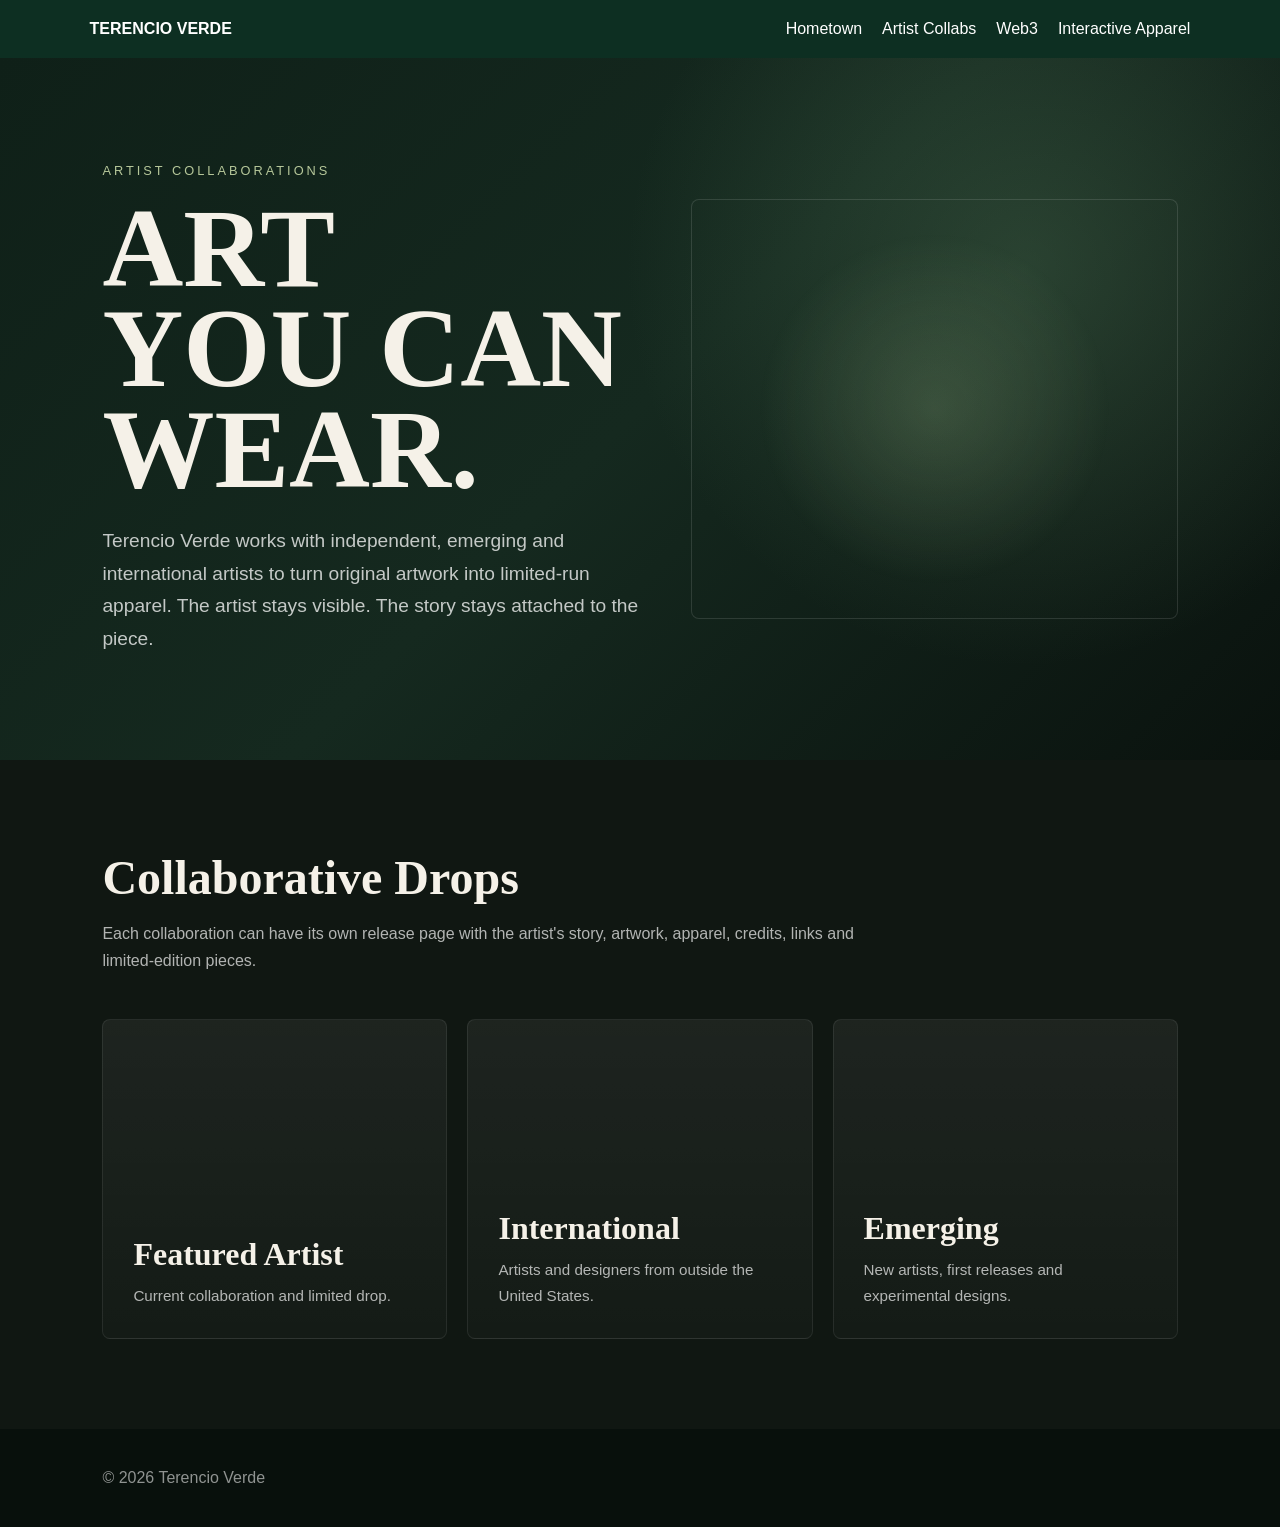
==== collaborations.html @ 71c3dff7 "Add Artist Collaborations HTML page This file contains the HTML structure and styling for the Artist" ====
<!DOCTYPE html>
<html lang="en">
<head>
  <meta charset="UTF-8">
  <meta name="viewport" content="width=device-width, initial-scale=1.0">

  <title>Artist Collaborations | Terencio Verde</title>

  <style>
    * {
      box-sizing: border-box;
      margin: 0;
      padding: 0;
    }

    body {
      font-family: Arial, Helvetica, sans-serif;
      background: #101712;
      color: #f5f1e8;
    }

    header {
      background: #0d2f22;
      color: white;
      padding: 20px 7%;
      display: flex;
      justify-content: space-between;
      align-items: center;
    }

    header a {
      color: white;
      text-decoration: none;
    }

    nav {
      display: flex;
      gap: 20px;
    }

    .hero {
      min-height: 78vh;
      padding: 100px 8%;
      display: grid;
      grid-template-columns: 1.05fr 0.95fr;
      gap: 50px;
      align-items: center;

      background:
        radial-gradient(
          circle at 80% 30%,
          rgba(86, 124, 91, 0.35),
          transparent 35%
        ),
        linear-gradient(
          135deg,
          #0f2018,
          #15291f,
          #0a120e
        );
    }

    .eyebrow {
      text-transform: uppercase;
      letter-spacing: 3px;
      font-size: 0.8rem;
      color: #b6c79a;
      margin-bottom: 20px;
    }

    h1 {
      font-family: Georgia, serif;
      font-size: clamp(4rem, 9vw, 7rem);
      line-height: 0.9;
      margin-bottom: 25px;
    }

    .hero p {
      font-size: 1.2rem;
      line-height: 1.7;
      max-width: 650px;
      color: rgba(255,255,255,0.75);
    }

    .hero-art {
      min-height: 420px;
      border: 1px solid rgba(255,255,255,0.12);
      border-radius: 8px;

      background:
        radial-gradient(
          circle at center,
          rgba(180, 210, 155, 0.18),
          transparent 55%
        );
    }

    .section {
      padding: 90px 8%;
    }

    .section h2 {
      font-family: Georgia, serif;
      font-size: 3rem;
      margin-bottom: 15px;
    }

    .section p {
      max-width: 760px;
      color: rgba(255,255,255,0.68);
      line-height: 1.7;
    }

    .collab-grid {
      margin-top: 45px;
      display: grid;
      grid-template-columns: repeat(3, 1fr);
      gap: 20px;
    }

    .collab-card {
      min-height: 320px;
      padding: 30px;
      border-radius: 8px;

      background:
        linear-gradient(
          180deg,
          rgba(255,255,255,0.06),
          rgba(255,255,255,0.02)
        );

      border: 1px solid rgba(255,255,255,0.08);

      display: flex;
      flex-direction: column;
      justify-content: flex-end;
    }

    .collab-card h3 {
      font-family: Georgia, serif;
      font-size: 2rem;
      margin-bottom: 10px;
    }

    .collab-card p {
      font-size: 0.95rem;
    }

    footer {
      background: #08100c;
      padding: 40px 8%;
      color: rgba(255,255,255,0.55);
    }

    @media (max-width: 850px) {
      nav {
        display: none;
      }

      .hero {
        grid-template-columns: 1fr;
      }

      .collab-grid {
        grid-template-columns: 1fr;
      }
    }
  </style>
</head>

<body>

<header>
  <a href="index.html"><strong>TERENCIO VERDE</strong></a>

  <nav>
    <a href="hometown.html">Hometown</a>
    <a href="collaborations.html">Artist Collabs</a>
    <a href="web3.html">Web3</a>
    <a href="interactive.html">Interactive Apparel</a>
  </nav>
</header>

<main>

  <section class="hero">

    <div>
      <div class="eyebrow">Artist Collaborations</div>

      <h1>ART<br>YOU CAN<br>WEAR.</h1>

      <p>
        Terencio Verde works with independent, emerging and international
        artists to turn original artwork into limited-run apparel.
        The artist stays visible. The story stays attached to the piece.
      </p>
    </div>

    <div class="hero-art">
      <!-- We will place the Terencio globe character or future artist artwork here -->
    </div>

  </section>

  <section class="section">

    <h2>Collaborative Drops</h2>

    <p>
      Each collaboration can have its own release page with the artist's story,
      artwork, apparel, credits, links and limited-edition pieces.
    </p>

    <div class="collab-grid">

      <div class="collab-card">
        <h3>Featured Artist</h3>
        <p>Current collaboration and limited drop.</p>
      </div>

      <div class="collab-card">
        <h3>International</h3>
        <p>Artists and designers from outside the United States.</p>
      </div>

      <div class="collab-card">
        <h3>Emerging</h3>
        <p>New artists, first releases and experimental designs.</p>
      </div>

    </div>

  </section>

</main>

<footer>
  © 2026 Terencio Verde
</footer>

</body>
</html>
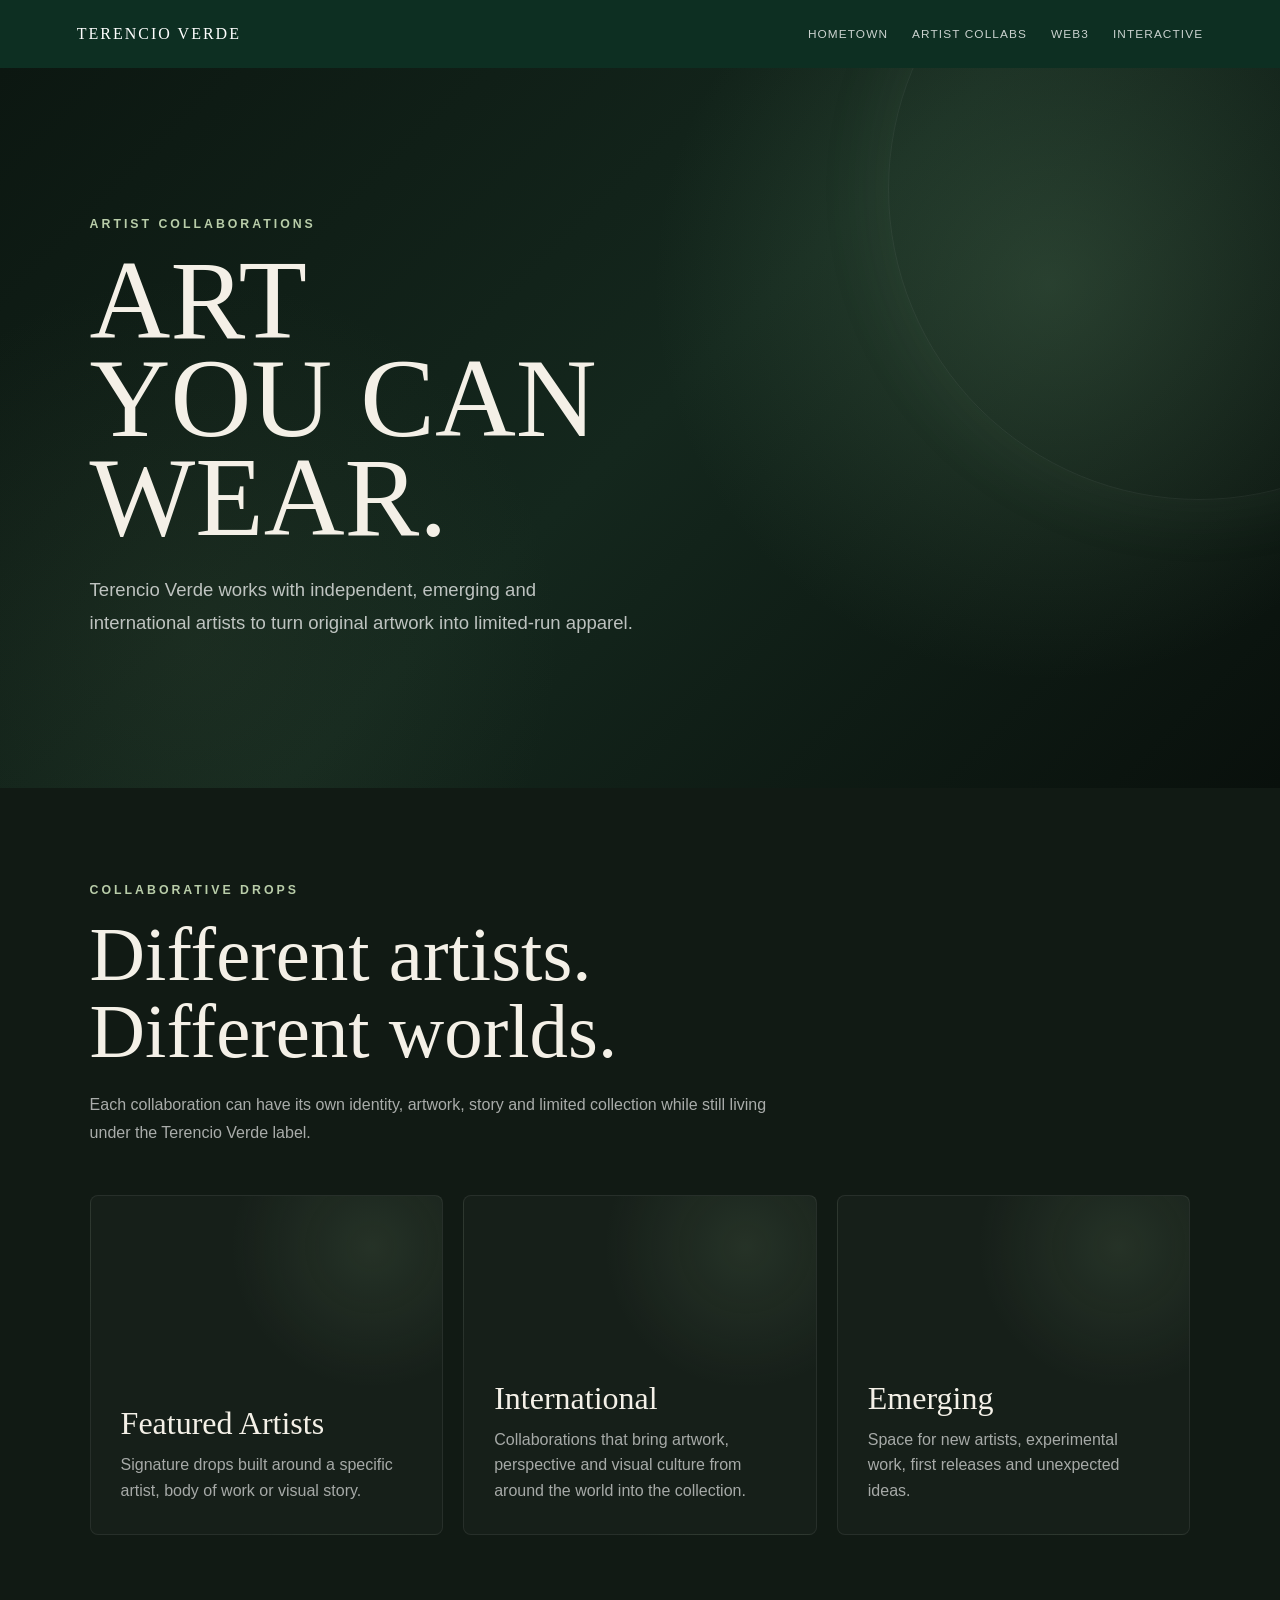
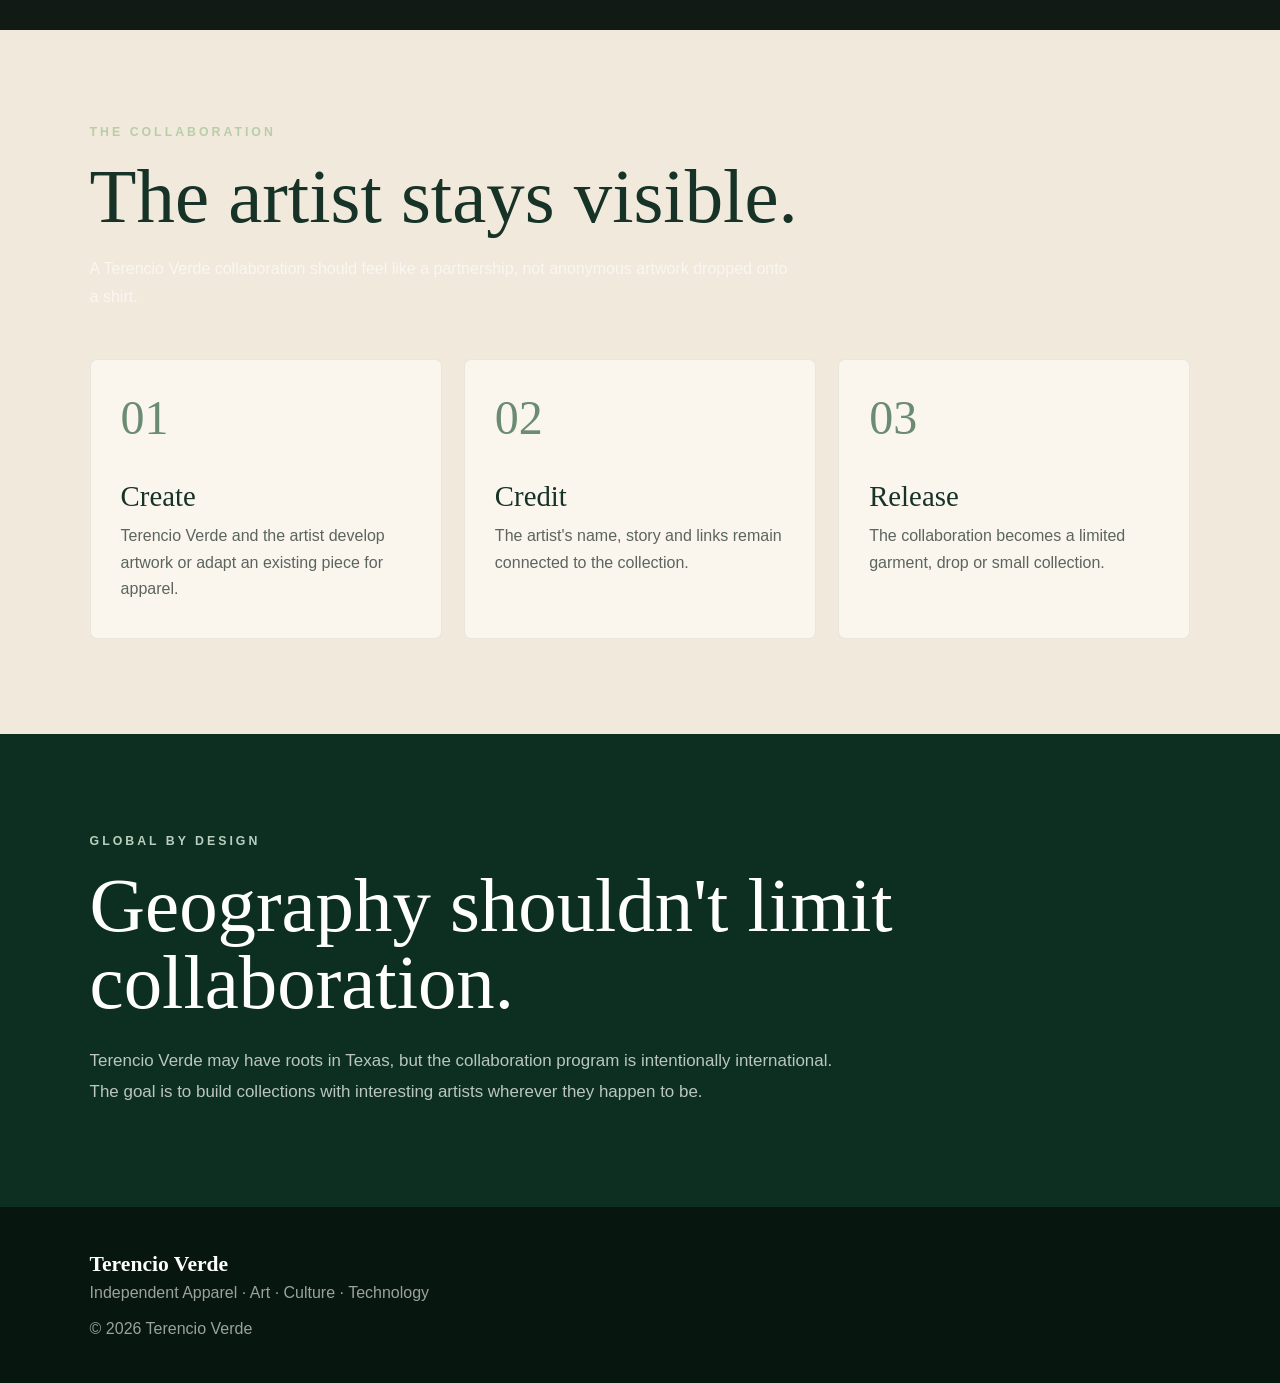
==== commit ffdbf34a: "Enhance HTML structure and styles for collaborations page Updated viewport meta tag and added descri" ====
--- a/collaborations.html
+++ b/collaborations.html
@@ -2,9 +2,18 @@
 <html lang="en">
 <head>
   <meta charset="UTF-8">
-  <meta name="viewport" content="width=device-width, initial-scale=1.0">
+
+  <meta
+    name="viewport"
+    content="width=device-width, initial-scale=1.0, viewport-fit=cover"
+  >
 
   <title>Artist Collaborations | Terencio Verde</title>
+
+  <meta
+    name="description"
+    content="Terencio Verde artist collaborations — limited apparel created with independent, emerging and international artists."
+  >
 
   <style>
     * {
@@ -13,222 +22,762 @@
       padding: 0;
     }
 
+    html {
+      scroll-behavior: smooth;
+    }
+
     body {
       font-family: Arial, Helvetica, sans-serif;
-      background: #101712;
-      color: #f5f1e8;
-    }
+      background: #0d1510;
+      color: #f4f0e7;
+      overflow-x: hidden;
+    }
+
+    a {
+      color: inherit;
+      text-decoration: none;
+    }
+
+    /* =========================
+       HEADER
+    ========================= */
 
     header {
-      background: #0d2f22;
-      color: white;
-      padding: 20px 7%;
+      position: sticky;
+      top: 0;
+      z-index: 1000;
+
+      min-height: 68px;
+      padding: 0 6%;
+
       display: flex;
       justify-content: space-between;
       align-items: center;
-    }
-
-    header a {
+
+      background: #0d2f22;
       color: white;
-      text-decoration: none;
+    }
+
+    .brand {
+      font-family: Georgia, serif;
+      letter-spacing: 2px;
+      font-size: 1rem;
     }
 
     nav {
       display: flex;
-      gap: 20px;
-    }
+      align-items: center;
+      gap: 24px;
+    }
+
+    nav a {
+      font-size: 0.74rem;
+      text-transform: uppercase;
+      letter-spacing: 1.1px;
+      opacity: 0.78;
+    }
+
+    nav a:hover {
+      opacity: 1;
+    }
+
+    #storeNav {
+      display: none;
+    }
+
+    /* =========================
+       HERO
+    ========================= */
 
     .hero {
-      min-height: 78vh;
-      padding: 100px 8%;
+      position: relative;
+
+      min-height: 80vh;
+
+      padding: 90px 7%;
+
       display: grid;
       grid-template-columns: 1.05fr 0.95fr;
       gap: 50px;
       align-items: center;
 
+      overflow: hidden;
+
       background:
         radial-gradient(
-          circle at 80% 30%,
-          rgba(86, 124, 91, 0.35),
-          transparent 35%
+          circle at 82% 30%,
+          rgba(102, 145, 107, 0.28),
+          transparent 34%
+        ),
+        radial-gradient(
+          circle at 15% 80%,
+          rgba(94, 115, 82, 0.12),
+          transparent 30%
         ),
         linear-gradient(
           135deg,
-          #0f2018,
-          #15291f,
-          #0a120e
+          #0c1711,
+          #14271d,
+          #09100c
         );
+    }
+
+    .hero::after {
+      content: "";
+      position: absolute;
+
+      width: 620px;
+      height: 620px;
+
+      right: -230px;
+      top: -190px;
+
+      border-radius: 50%;
+
+      border: 1px solid rgba(255,255,255,0.06);
+
+      box-shadow:
+        0 0 80px rgba(135, 175, 139, 0.08);
+    }
+
+    .hero-copy {
+      position: relative;
+      z-index: 2;
+      max-width: 760px;
     }
 
     .eyebrow {
       text-transform: uppercase;
       letter-spacing: 3px;
-      font-size: 0.8rem;
-      color: #b6c79a;
+      font-size: 0.77rem;
+      font-weight: bold;
+      color: #b9cda9;
       margin-bottom: 20px;
     }
 
     h1 {
+      font-family: Georgia, "Times New Roman", serif;
+
+      font-size: clamp(4rem, 9vw, 7rem);
+
+      line-height: 0.88;
+      font-weight: normal;
+
+      margin-bottom: 28px;
+    }
+
+    .hero p {
+      max-width: 670px;
+
+      color: rgba(255,255,255,0.72);
+
+      font-size: 1.16rem;
+      line-height: 1.75;
+    }
+
+    /* =========================
+       CHARACTER / ART AREA
+    ========================= */
+
+    .character-zone {
+      position: relative;
+      z-index: 2;
+
+      min-height: 520px;
+
+      display: flex;
+      align-items: flex-end;
+      justify-content: center;
+    }
+
+    /*
+      Later use a transparent version
+      of the Terencio globe artwork:
+
+      assets/terencio-globe.png
+    */
+
+    .character-zone img {
+      width: min(520px, 95%);
+      max-height: 600px;
+      object-fit: contain;
+
+      filter:
+        drop-shadow(
+          0 30px 30px rgba(0,0,0,0.30)
+        );
+    }
+
+    /* =========================
+       COLLAB TYPES
+    ========================= */
+
+    .collabs {
+      padding: 95px 7%;
+      background: #111a14;
+    }
+
+    .section-heading {
+      max-width: 780px;
+      margin-bottom: 48px;
+    }
+
+    .section-heading h2 {
       font-family: Georgia, serif;
-      font-size: clamp(4rem, 9vw, 7rem);
-      line-height: 0.9;
-      margin-bottom: 25px;
-    }
-
-    .hero p {
-      font-size: 1.2rem;
-      line-height: 1.7;
-      max-width: 650px;
-      color: rgba(255,255,255,0.75);
-    }
-
-    .hero-art {
-      min-height: 420px;
-      border: 1px solid rgba(255,255,255,0.12);
-      border-radius: 8px;
-
-      background:
-        radial-gradient(
-          circle at center,
-          rgba(180, 210, 155, 0.18),
-          transparent 55%
-        );
-    }
-
-    .section {
-      padding: 90px 8%;
-    }
-
-    .section h2 {
-      font-family: Georgia, serif;
-      font-size: 3rem;
-      margin-bottom: 15px;
-    }
-
-    .section p {
-      max-width: 760px;
-      color: rgba(255,255,255,0.68);
-      line-height: 1.7;
+
+      font-size: clamp(3rem, 6vw, 5rem);
+
+      line-height: 1;
+      font-weight: normal;
+
+      margin-bottom: 20px;
+    }
+
+    .section-heading p {
+      max-width: 700px;
+
+      color: rgba(255,255,255,0.64);
+
+      line-height: 1.75;
     }
 
     .collab-grid {
-      margin-top: 45px;
       display: grid;
       grid-template-columns: repeat(3, 1fr);
       gap: 20px;
     }
 
     .collab-card {
-      min-height: 320px;
+      min-height: 340px;
+
       padding: 30px;
+
       border-radius: 8px;
-
-      background:
-        linear-gradient(
-          180deg,
-          rgba(255,255,255,0.06),
-          rgba(255,255,255,0.02)
-        );
-
-      border: 1px solid rgba(255,255,255,0.08);
 
       display: flex;
       flex-direction: column;
       justify-content: flex-end;
+
+      border:
+        1px solid rgba(255,255,255,0.07);
+
+      background:
+        radial-gradient(
+          circle at 80% 15%,
+          rgba(116, 151, 111, 0.16),
+          transparent 35%
+        ),
+        rgba(255,255,255,0.025);
+
+      transition:
+        transform 0.25s ease,
+        background 0.25s ease;
+    }
+
+    .collab-card:hover {
+      transform: translateY(-4px);
+
+      background:
+        radial-gradient(
+          circle at 80% 15%,
+          rgba(116, 151, 111, 0.24),
+          transparent 35%
+        ),
+        rgba(255,255,255,0.045);
     }
 
     .collab-card h3 {
       font-family: Georgia, serif;
+
       font-size: 2rem;
+
+      font-weight: normal;
+
       margin-bottom: 10px;
     }
 
     .collab-card p {
-      font-size: 0.95rem;
-    }
+      color: rgba(255,255,255,0.62);
+      line-height: 1.6;
+    }
+
+    /* =========================
+       HOW A COLLAB WORKS
+    ========================= */
+
+    .process {
+      padding: 95px 7%;
+
+      background: #f0e9dc;
+      color: #173226;
+    }
+
+    .process-grid {
+      display: grid;
+      grid-template-columns: repeat(3, 1fr);
+      gap: 22px;
+      margin-top: 45px;
+    }
+
+    .process-card {
+      min-height: 280px;
+
+      padding: 30px;
+
+      border-radius: 7px;
+
+      background: #faf6ed;
+
+      border: 1px solid rgba(23,50,38,0.08);
+    }
+
+    .process-number {
+      font-family: Georgia, serif;
+      font-size: 3rem;
+      color: #6b8b73;
+      margin-bottom: 35px;
+    }
+
+    .process-card h3 {
+      font-family: Georgia, serif;
+      font-size: 1.8rem;
+      font-weight: normal;
+      margin-bottom: 10px;
+    }
+
+    .process-card p {
+      color: #5c645e;
+      line-height: 1.65;
+    }
+
+    /* =========================
+       GLOBAL MESSAGE
+    ========================= */
+
+    .global {
+      padding: 100px 7%;
+
+      background: #0d2f22;
+      color: white;
+    }
+
+    .global-inner {
+      max-width: 900px;
+    }
+
+    .global h2 {
+      font-family: Georgia, serif;
+
+      font-size: clamp(3rem, 6vw, 5rem);
+
+      line-height: 1;
+      font-weight: normal;
+
+      margin-bottom: 24px;
+    }
+
+    .global p {
+      max-width: 760px;
+
+      color: rgba(255,255,255,0.72);
+
+      font-size: 1.06rem;
+      line-height: 1.8;
+    }
+
+    /* =========================
+       FOOTER
+    ========================= */
 
     footer {
-      background: #08100c;
-      padding: 40px 8%;
-      color: rgba(255,255,255,0.55);
-    }
+      padding:
+        45px
+        max(7%, env(safe-area-inset-right))
+        calc(45px + env(safe-area-inset-bottom))
+        max(7%, env(safe-area-inset-left));
+
+      background: #07160f;
+
+      color: rgba(255,255,255,0.60);
+    }
+
+    footer strong {
+      display: block;
+
+      color: white;
+
+      font-family: Georgia, serif;
+      font-size: 1.35rem;
+
+      margin-bottom: 7px;
+    }
+
+    /* =========================
+       MOBILE
+    ========================= */
 
     @media (max-width: 850px) {
-      nav {
-        display: none;
-      }
 
       .hero {
         grid-template-columns: 1fr;
+
+        min-height: auto;
+
+        padding:
+          65px
+          6%
+          50px;
+      }
+
+      .hero-copy {
+        text-align: center;
+        margin: auto;
+      }
+
+      h1 {
+        font-size:
+          clamp(3rem, 16vw, 5rem);
+      }
+
+      .hero p {
+        margin: auto;
+        font-size: 1rem;
+      }
+
+      .character-zone {
+        min-height: 230px;
+        margin-top: 20px;
+      }
+
+      .collabs {
+        padding:
+          70px
+          6%;
       }
 
       .collab-grid {
         grid-template-columns: 1fr;
       }
-    }
+
+      .collab-card {
+        min-height: 280px;
+      }
+
+      .process {
+        padding:
+          70px
+          6%;
+      }
+
+      .process-grid {
+        grid-template-columns: 1fr;
+      }
+
+      .global {
+        padding:
+          75px
+          6%;
+      }
+
+      .global h2 {
+        font-size:
+          clamp(2.7rem, 13vw, 4.2rem);
+      }
+
+    }
+
+    @media
+    (max-width: 850px)
+    and
+    (orientation: landscape) {
+
+      .hero {
+        padding-top: 45px;
+      }
+
+      .character-zone {
+        min-height: 170px;
+      }
+
+    }
+
   </style>
 </head>
 
+
 <body>
 
+<!-- GLOBAL SETTINGS -->
+
+<script src="assets/site-config.js"></script>
+
+
+<!-- HEADER -->
+
 <header>
-  <a href="index.html"><strong>TERENCIO VERDE</strong></a>
+
+  <a
+    class="brand"
+    href="index.html">
+    TERENCIO VERDE
+  </a>
+
 
   <nav>
-    <a href="hometown.html">Hometown</a>
-    <a href="collaborations.html">Artist Collabs</a>
-    <a href="web3.html">Web3</a>
-    <a href="interactive.html">Interactive Apparel</a>
+
+    <a href="hometown.html">
+      Hometown
+    </a>
+
+    <a href="collaborations.html">
+      Artist Collabs
+    </a>
+
+    <a href="web3.html">
+      Web3
+    </a>
+
+    <a
+      id="interactiveNav"
+      href="interactive.html">
+      Interactive
+    </a>
+
+    <a
+      id="storeNav"
+      href="store.html">
+      Shop
+    </a>
+
   </nav>
+
 </header>
 
+
 <main>
 
+  <!-- HERO -->
+
   <section class="hero">
 
-    <div>
-      <div class="eyebrow">Artist Collaborations</div>
-
-      <h1>ART<br>YOU CAN<br>WEAR.</h1>
+    <div class="hero-copy">
+
+      <div class="eyebrow">
+        Artist Collaborations
+      </div>
+
+      <h1>
+        ART<br>
+        YOU CAN<br>
+        WEAR.
+      </h1>
 
       <p>
-        Terencio Verde works with independent, emerging and international
-        artists to turn original artwork into limited-run apparel.
-        The artist stays visible. The story stays attached to the piece.
+        Terencio Verde works with independent,
+        emerging and international artists to turn
+        original artwork into limited-run apparel.
       </p>
+
     </div>
 
-    <div class="hero-art">
-      <!-- We will place the Terencio globe character or future artist artwork here -->
+
+    <div class="character-zone">
+
+      <!--
+
+      Later, use the transparent globe Terencio:
+
+      <img
+        src="assets/terencio-globe.png"
+        alt="Terencio Verde global artist collaborations">
+
+      -->
+
     </div>
 
   </section>
 
-  <section class="section">
-
-    <h2>Collaborative Drops</h2>
-
-    <p>
-      Each collaboration can have its own release page with the artist's story,
-      artwork, apparel, credits, links and limited-edition pieces.
-    </p>
+
+  <!-- COLLAB TYPES -->
+
+  <section class="collabs">
+
+    <div class="section-heading">
+
+      <div class="eyebrow">
+        Collaborative Drops
+      </div>
+
+      <h2>
+        Different artists.
+        Different worlds.
+      </h2>
+
+      <p>
+        Each collaboration can have its own identity,
+        artwork, story and limited collection while
+        still living under the Terencio Verde label.
+      </p>
+
+    </div>
+
 
     <div class="collab-grid">
 
-      <div class="collab-card">
-        <h3>Featured Artist</h3>
-        <p>Current collaboration and limited drop.</p>
+      <article class="collab-card">
+
+        <h3>
+          Featured Artists
+        </h3>
+
+        <p>
+          Signature drops built around a specific
+          artist, body of work or visual story.
+        </p>
+
+      </article>
+
+
+      <article class="collab-card">
+
+        <h3>
+          International
+        </h3>
+
+        <p>
+          Collaborations that bring artwork,
+          perspective and visual culture from
+          around the world into the collection.
+        </p>
+
+      </article>
+
+
+      <article class="collab-card">
+
+        <h3>
+          Emerging
+        </h3>
+
+        <p>
+          Space for new artists, experimental
+          work, first releases and unexpected ideas.
+        </p>
+
+      </article>
+
+    </div>
+
+  </section>
+
+
+  <!-- PROCESS -->
+
+  <section class="process">
+
+    <div class="section-heading">
+
+      <div class="eyebrow">
+        The collaboration
       </div>
 
-      <div class="collab-card">
-        <h3>International</h3>
-        <p>Artists and designers from outside the United States.</p>
+      <h2>
+        The artist stays visible.
+      </h2>
+
+      <p>
+        A Terencio Verde collaboration should feel
+        like a partnership, not anonymous artwork
+        dropped onto a shirt.
+      </p>
+
+    </div>
+
+
+    <div class="process-grid">
+
+      <article class="process-card">
+
+        <div class="process-number">
+          01
+        </div>
+
+        <h3>
+          Create
+        </h3>
+
+        <p>
+          Terencio Verde and the artist develop
+          artwork or adapt an existing piece
+          for apparel.
+        </p>
+
+      </article>
+
+
+      <article class="process-card">
+
+        <div class="process-number">
+          02
+        </div>
+
+        <h3>
+          Credit
+        </h3>
+
+        <p>
+          The artist's name, story and links
+          remain connected to the collection.
+        </p>
+
+      </article>
+
+
+      <article class="process-card">
+
+        <div class="process-number">
+          03
+        </div>
+
+        <h3>
+          Release
+        </h3>
+
+        <p>
+          The collaboration becomes a limited
+          garment, drop or small collection.
+        </p>
+
+      </article>
+
+    </div>
+
+  </section>
+
+
+  <!-- GLOBAL MESSAGE -->
+
+  <section class="global">
+
+    <div class="global-inner">
+
+      <div
+        class="eyebrow"
+        style="color:#b9cfbe;">
+        Global by design
       </div>
 
-      <div class="collab-card">
-        <h3>Emerging</h3>
-        <p>New artists, first releases and experimental designs.</p>
-      </div>
+      <h2>
+        Geography shouldn't limit collaboration.
+      </h2>
+
+      <p>
+        Terencio Verde may have roots in Texas,
+        but the collaboration program is intentionally
+        international. The goal is to build collections
+        with interesting artists wherever they happen
+        to be.
+      </p>
 
     </div>
 
@@ -236,9 +785,71 @@
 
 </main>
 
+
 <footer>
+
+  <strong>
+    Terencio Verde
+  </strong>
+
+  <span id="footerTagline"></span>
+
+  <br><br>
+
   © 2026 Terencio Verde
+
 </footer>
+
+
+<script>
+
+  const config =
+    window.TERENCIO_CONFIG || {};
+
+
+  /* FOOTER */
+
+  document.getElementById(
+    "footerTagline"
+  ).textContent =
+    config.tagline ||
+    "Independent Apparel · Art · Culture · Technology";
+
+
+  /* SHOP */
+
+  if (
+    config.storeEnabled === true
+  ) {
+
+    document.getElementById(
+      "storeNav"
+    ).style.display =
+      "inline";
+
+  }
+
+
+  /* INTERACTIVE */
+
+  if (
+    config.interactiveApparelEnabled === false
+  ) {
+
+    document.getElementById(
+      "interactiveNav"
+    ).style.display =
+      "none";
+
+  }
+
+</script>
+
+
+<!-- MOBILE MENU -->
+
+<script src="assets/mobile-nav.js"></script>
+
 
 </body>
 </html>
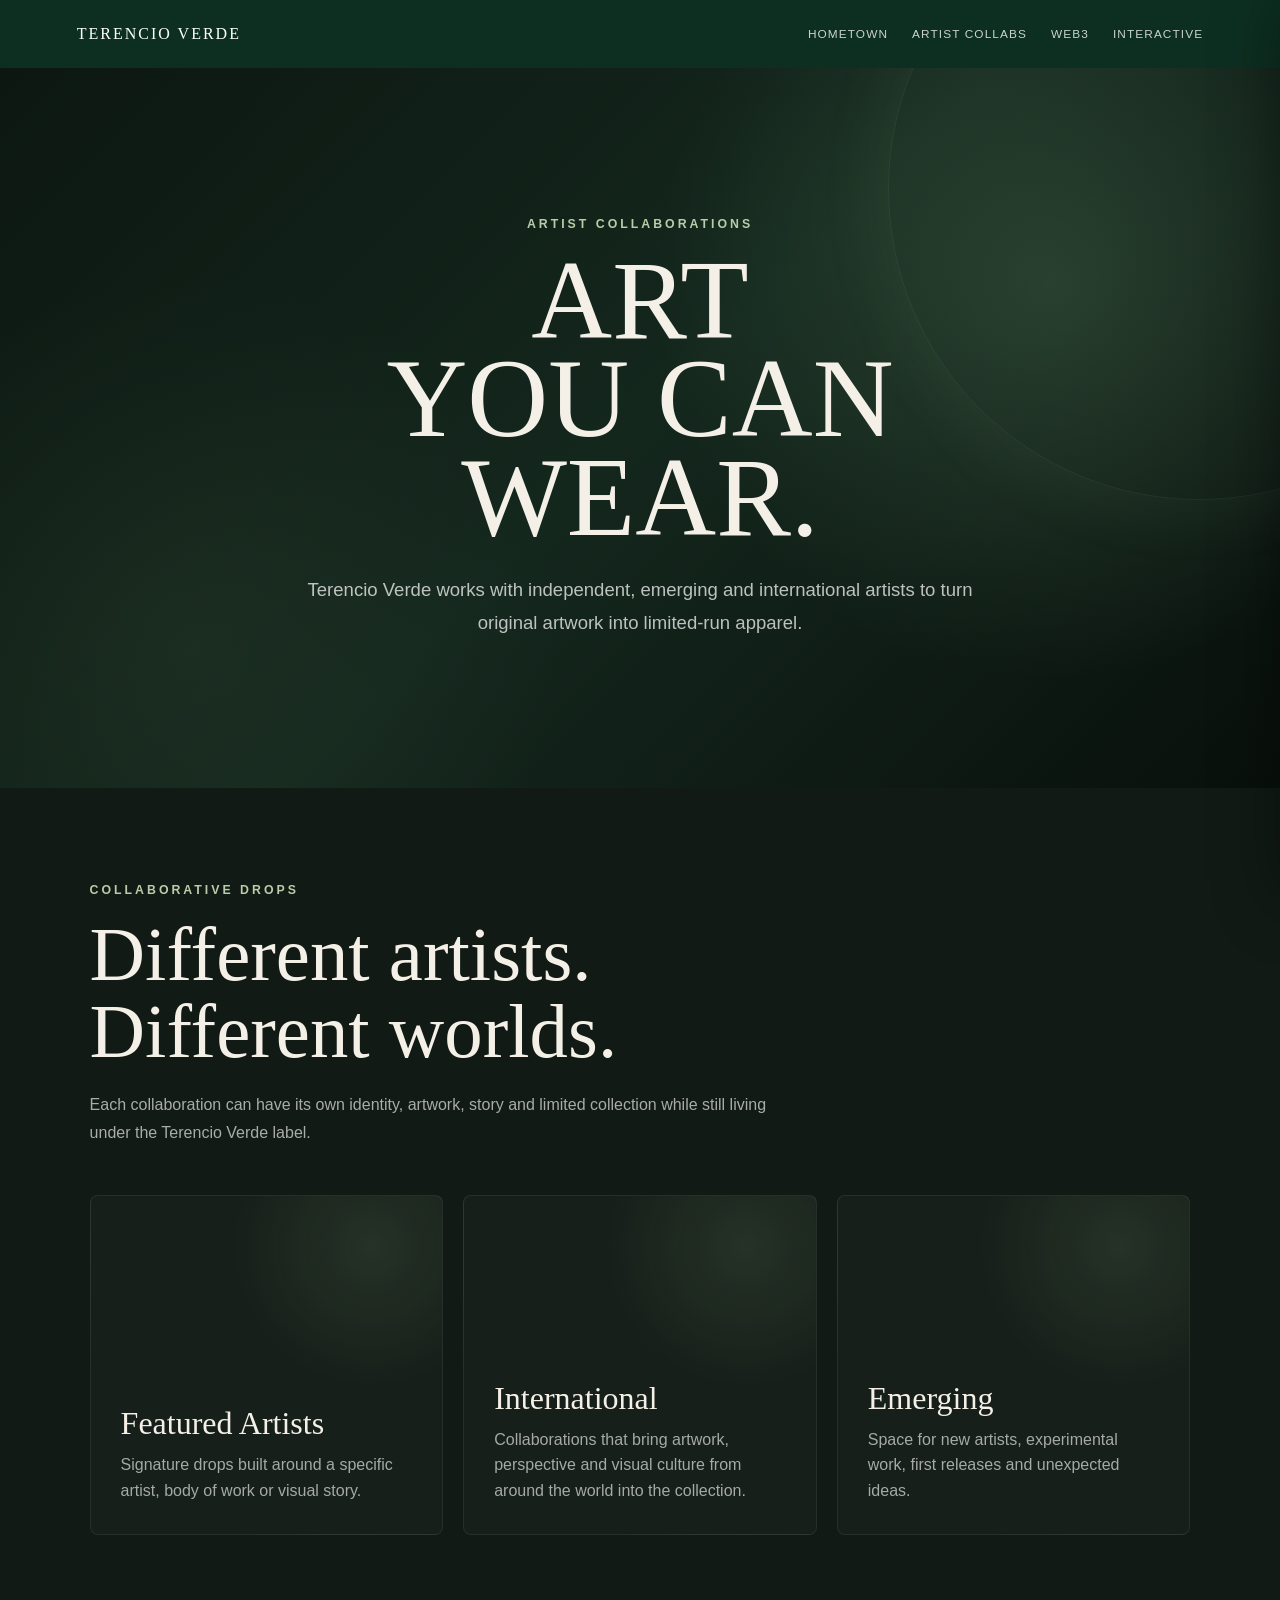
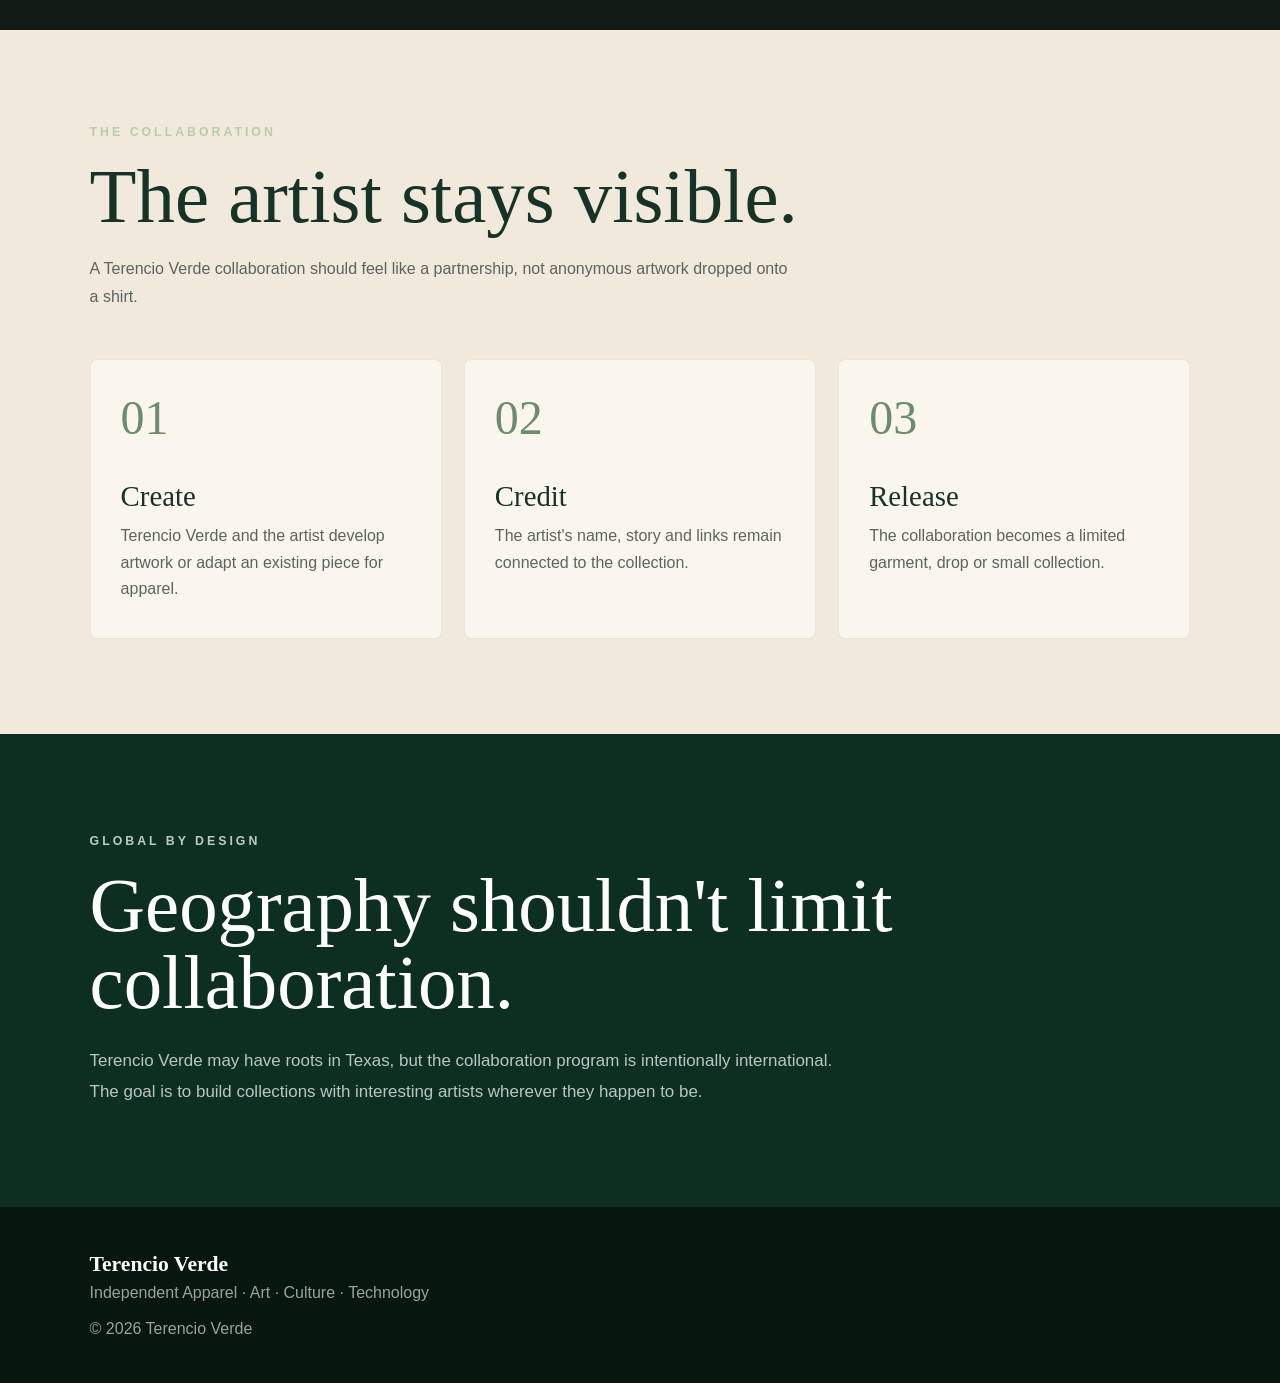
==== commit 59aa7433: "Clean collaboration markup and load extracted styles" ====
--- a/collaborations.html
+++ b/collaborations.html
@@ -2,854 +2,73 @@
 <html lang="en">
 <head>
   <meta charset="UTF-8">
-
-  <meta
-    name="viewport"
-    content="width=device-width, initial-scale=1.0, viewport-fit=cover"
-  >
-
+  <meta name="viewport" content="width=device-width, initial-scale=1.0, viewport-fit=cover">
   <title>Artist Collaborations | Terencio Verde</title>
-
-  <meta
-    name="description"
-    content="Terencio Verde artist collaborations — limited apparel created with independent, emerging and international artists."
-  >
-
-  <style>
-    * {
-      box-sizing: border-box;
-      margin: 0;
-      padding: 0;
-    }
-
-    html {
-      scroll-behavior: smooth;
-    }
-
-    body {
-      font-family: Arial, Helvetica, sans-serif;
-      background: #0d1510;
-      color: #f4f0e7;
-      overflow-x: hidden;
-    }
-
-    a {
-      color: inherit;
-      text-decoration: none;
-    }
-
-    /* =========================
-       HEADER
-    ========================= */
-
-    header {
-      position: sticky;
-      top: 0;
-      z-index: 1000;
-
-      min-height: 68px;
-      padding: 0 6%;
-
-      display: flex;
-      justify-content: space-between;
-      align-items: center;
-
-      background: #0d2f22;
-      color: white;
-    }
-
-    .brand {
-      font-family: Georgia, serif;
-      letter-spacing: 2px;
-      font-size: 1rem;
-    }
-
-    nav {
-      display: flex;
-      align-items: center;
-      gap: 24px;
-    }
-
-    nav a {
-      font-size: 0.74rem;
-      text-transform: uppercase;
-      letter-spacing: 1.1px;
-      opacity: 0.78;
-    }
-
-    nav a:hover {
-      opacity: 1;
-    }
-
-    #storeNav {
-      display: none;
-    }
-
-    /* =========================
-       HERO
-    ========================= */
-
-    .hero {
-      position: relative;
-
-      min-height: 80vh;
-
-      padding: 90px 7%;
-
-      display: grid;
-      grid-template-columns: 1.05fr 0.95fr;
-      gap: 50px;
-      align-items: center;
-
-      overflow: hidden;
-
-      background:
-        radial-gradient(
-          circle at 82% 30%,
-          rgba(102, 145, 107, 0.28),
-          transparent 34%
-        ),
-        radial-gradient(
-          circle at 15% 80%,
-          rgba(94, 115, 82, 0.12),
-          transparent 30%
-        ),
-        linear-gradient(
-          135deg,
-          #0c1711,
-          #14271d,
-          #09100c
-        );
-    }
-
-    .hero::after {
-      content: "";
-      position: absolute;
-
-      width: 620px;
-      height: 620px;
-
-      right: -230px;
-      top: -190px;
-
-      border-radius: 50%;
-
-      border: 1px solid rgba(255,255,255,0.06);
-
-      box-shadow:
-        0 0 80px rgba(135, 175, 139, 0.08);
-    }
-
-    .hero-copy {
-      position: relative;
-      z-index: 2;
-      max-width: 760px;
-    }
-
-    .eyebrow {
-      text-transform: uppercase;
-      letter-spacing: 3px;
-      font-size: 0.77rem;
-      font-weight: bold;
-      color: #b9cda9;
-      margin-bottom: 20px;
-    }
-
-    h1 {
-      font-family: Georgia, "Times New Roman", serif;
-
-      font-size: clamp(4rem, 9vw, 7rem);
-
-      line-height: 0.88;
-      font-weight: normal;
-
-      margin-bottom: 28px;
-    }
-
-    .hero p {
-      max-width: 670px;
-
-      color: rgba(255,255,255,0.72);
-
-      font-size: 1.16rem;
-      line-height: 1.75;
-    }
-
-    /* =========================
-       CHARACTER / ART AREA
-    ========================= */
-
-    .character-zone {
-      position: relative;
-      z-index: 2;
-
-      min-height: 520px;
-
-      display: flex;
-      align-items: flex-end;
-      justify-content: center;
-    }
-
-    /*
-      Later use a transparent version
-      of the Terencio globe artwork:
-
-      assets/terencio-globe.png
-    */
-
-    .character-zone img {
-      width: min(520px, 95%);
-      max-height: 600px;
-      object-fit: contain;
-
-      filter:
-        drop-shadow(
-          0 30px 30px rgba(0,0,0,0.30)
-        );
-    }
-
-    /* =========================
-       COLLAB TYPES
-    ========================= */
-
-    .collabs {
-      padding: 95px 7%;
-      background: #111a14;
-    }
-
-    .section-heading {
-      max-width: 780px;
-      margin-bottom: 48px;
-    }
-
-    .section-heading h2 {
-      font-family: Georgia, serif;
-
-      font-size: clamp(3rem, 6vw, 5rem);
-
-      line-height: 1;
-      font-weight: normal;
-
-      margin-bottom: 20px;
-    }
-
-    .section-heading p {
-      max-width: 700px;
-
-      color: rgba(255,255,255,0.64);
-
-      line-height: 1.75;
-    }
-
-    .collab-grid {
-      display: grid;
-      grid-template-columns: repeat(3, 1fr);
-      gap: 20px;
-    }
-
-    .collab-card {
-      min-height: 340px;
-
-      padding: 30px;
-
-      border-radius: 8px;
-
-      display: flex;
-      flex-direction: column;
-      justify-content: flex-end;
-
-      border:
-        1px solid rgba(255,255,255,0.07);
-
-      background:
-        radial-gradient(
-          circle at 80% 15%,
-          rgba(116, 151, 111, 0.16),
-          transparent 35%
-        ),
-        rgba(255,255,255,0.025);
-
-      transition:
-        transform 0.25s ease,
-        background 0.25s ease;
-    }
-
-    .collab-card:hover {
-      transform: translateY(-4px);
-
-      background:
-        radial-gradient(
-          circle at 80% 15%,
-          rgba(116, 151, 111, 0.24),
-          transparent 35%
-        ),
-        rgba(255,255,255,0.045);
-    }
-
-    .collab-card h3 {
-      font-family: Georgia, serif;
-
-      font-size: 2rem;
-
-      font-weight: normal;
-
-      margin-bottom: 10px;
-    }
-
-    .collab-card p {
-      color: rgba(255,255,255,0.62);
-      line-height: 1.6;
-    }
-
-    /* =========================
-       HOW A COLLAB WORKS
-    ========================= */
-
-    .process {
-      padding: 95px 7%;
-
-      background: #f0e9dc;
-      color: #173226;
-    }
-
-    .process-grid {
-      display: grid;
-      grid-template-columns: repeat(3, 1fr);
-      gap: 22px;
-      margin-top: 45px;
-    }
-
-    .process-card {
-      min-height: 280px;
-
-      padding: 30px;
-
-      border-radius: 7px;
-
-      background: #faf6ed;
-
-      border: 1px solid rgba(23,50,38,0.08);
-    }
-
-    .process-number {
-      font-family: Georgia, serif;
-      font-size: 3rem;
-      color: #6b8b73;
-      margin-bottom: 35px;
-    }
-
-    .process-card h3 {
-      font-family: Georgia, serif;
-      font-size: 1.8rem;
-      font-weight: normal;
-      margin-bottom: 10px;
-    }
-
-    .process-card p {
-      color: #5c645e;
-      line-height: 1.65;
-    }
-
-    /* =========================
-       GLOBAL MESSAGE
-    ========================= */
-
-    .global {
-      padding: 100px 7%;
-
-      background: #0d2f22;
-      color: white;
-    }
-
-    .global-inner {
-      max-width: 900px;
-    }
-
-    .global h2 {
-      font-family: Georgia, serif;
-
-      font-size: clamp(3rem, 6vw, 5rem);
-
-      line-height: 1;
-      font-weight: normal;
-
-      margin-bottom: 24px;
-    }
-
-    .global p {
-      max-width: 760px;
-
-      color: rgba(255,255,255,0.72);
-
-      font-size: 1.06rem;
-      line-height: 1.8;
-    }
-
-    /* =========================
-       FOOTER
-    ========================= */
-
-    footer {
-      padding:
-        45px
-        max(7%, env(safe-area-inset-right))
-        calc(45px + env(safe-area-inset-bottom))
-        max(7%, env(safe-area-inset-left));
-
-      background: #07160f;
-
-      color: rgba(255,255,255,0.60);
-    }
-
-    footer strong {
-      display: block;
-
-      color: white;
-
-      font-family: Georgia, serif;
-      font-size: 1.35rem;
-
-      margin-bottom: 7px;
-    }
-
-    /* =========================
-       MOBILE
-    ========================= */
-
-    @media (max-width: 850px) {
-
-      .hero {
-        grid-template-columns: 1fr;
-
-        min-height: auto;
-
-        padding:
-          65px
-          6%
-          50px;
-      }
-
-      .hero-copy {
-        text-align: center;
-        margin: auto;
-      }
-
-      h1 {
-        font-size:
-          clamp(3rem, 16vw, 5rem);
-      }
-
-      .hero p {
-        margin: auto;
-        font-size: 1rem;
-      }
-
-      .character-zone {
-        min-height: 230px;
-        margin-top: 20px;
-      }
-
-      .collabs {
-        padding:
-          70px
-          6%;
-      }
-
-      .collab-grid {
-        grid-template-columns: 1fr;
-      }
-
-      .collab-card {
-        min-height: 280px;
-      }
-
-      .process {
-        padding:
-          70px
-          6%;
-      }
-
-      .process-grid {
-        grid-template-columns: 1fr;
-      }
-
-      .global {
-        padding:
-          75px
-          6%;
-      }
-
-      .global h2 {
-        font-size:
-          clamp(2.7rem, 13vw, 4.2rem);
-      }
-
-    }
-
-    @media
-    (max-width: 850px)
-    and
-    (orientation: landscape) {
-
-      .hero {
-        padding-top: 45px;
-      }
-
-      .character-zone {
-        min-height: 170px;
-      }
-
-    }
-
-  </style>
+  <meta name="description" content="Terencio Verde artist collaborations — limited apparel created with independent, emerging and international artists.">
+  <link rel="stylesheet" href="/assets/collaborations.css">
+  <link rel="stylesheet" href="/assets/site-enhancements.css">
 </head>
-
-
 <body>
-
-<!-- GLOBAL SETTINGS -->
-
-<script src="assets/site-config.js"></script>
-
-
-<!-- HEADER -->
-
+<script src="/assets/site-config.js"></script>
 <header>
-
-  <a
-    class="brand"
-    href="index.html">
-    TERENCIO VERDE
-  </a>
-
-
-  <nav>
-
-    <a href="hometown.html">
-      Hometown
-    </a>
-
-    <a href="collaborations.html">
-      Artist Collabs
-    </a>
-
-    <a href="web3.html">
-      Web3
-    </a>
-
-    <a
-      id="interactiveNav"
-      href="interactive.html">
-      Interactive
-    </a>
-
-    <a
-      id="storeNav"
-      href="store.html">
-      Shop
-    </a>
-
+  <a class="brand" href="/">TERENCIO VERDE</a>
+  <nav aria-label="Main navigation">
+    <a href="/hometown.html">Hometown</a>
+    <a href="/collaborations.html">Artist Collabs</a>
+    <a href="/web3.html">Web3</a>
+    <a id="interactiveNav" href="/interactive.html">Interactive</a>
+    <a id="storeNav" href="/store.html">Shop</a>
   </nav>
-
 </header>
-
-
 <main>
-
-  <!-- HERO -->
-
   <section class="hero">
-
     <div class="hero-copy">
-
-      <div class="eyebrow">
-        Artist Collaborations
-      </div>
-
-      <h1>
-        ART<br>
-        YOU CAN<br>
-        WEAR.
-      </h1>
-
-      <p>
-        Terencio Verde works with independent,
-        emerging and international artists to turn
-        original artwork into limited-run apparel.
-      </p>
-
+      <div class="eyebrow">Artist Collaborations</div>
+      <h1>ART<br>YOU CAN<br>WEAR.</h1>
+      <p>Terencio Verde works with independent, emerging and international artists to turn original artwork into limited-run apparel.</p>
     </div>
-
-
-    <div class="character-zone">
-
-      <!--
-
-      Later, use the transparent globe Terencio:
-
-      <img
-        src="assets/terencio-globe.png"
-        alt="Terencio Verde global artist collaborations">
-
-      -->
-
-    </div>
-
+    <div class="character-zone" aria-hidden="true"></div>
   </section>
 
-
-  <!-- COLLAB TYPES -->
-
   <section class="collabs">
-
     <div class="section-heading">
-
-      <div class="eyebrow">
-        Collaborative Drops
-      </div>
-
-      <h2>
-        Different artists.
-        Different worlds.
-      </h2>
-
-      <p>
-        Each collaboration can have its own identity,
-        artwork, story and limited collection while
-        still living under the Terencio Verde label.
-      </p>
-
+      <div class="eyebrow">Collaborative Drops</div>
+      <h2>Different artists. Different worlds.</h2>
+      <p>Each collaboration can have its own identity, artwork, story and limited collection while still living under the Terencio Verde label.</p>
     </div>
-
-
     <div class="collab-grid">
-
-      <article class="collab-card">
-
-        <h3>
-          Featured Artists
-        </h3>
-
-        <p>
-          Signature drops built around a specific
-          artist, body of work or visual story.
-        </p>
-
-      </article>
-
-
-      <article class="collab-card">
-
-        <h3>
-          International
-        </h3>
-
-        <p>
-          Collaborations that bring artwork,
-          perspective and visual culture from
-          around the world into the collection.
-        </p>
-
-      </article>
-
-
-      <article class="collab-card">
-
-        <h3>
-          Emerging
-        </h3>
-
-        <p>
-          Space for new artists, experimental
-          work, first releases and unexpected ideas.
-        </p>
-
-      </article>
-
+      <article class="collab-card"><h3>Featured Artists</h3><p>Signature drops built around a specific artist, body of work or visual story.</p></article>
+      <article class="collab-card"><h3>International</h3><p>Collaborations that bring artwork, perspective and visual culture from around the world into the collection.</p></article>
+      <article class="collab-card"><h3>Emerging</h3><p>Space for new artists, experimental work, first releases and unexpected ideas.</p></article>
     </div>
-
   </section>
 
-
-  <!-- PROCESS -->
-
   <section class="process">
-
     <div class="section-heading">
-
-      <div class="eyebrow">
-        The collaboration
-      </div>
-
-      <h2>
-        The artist stays visible.
-      </h2>
-
-      <p>
-        A Terencio Verde collaboration should feel
-        like a partnership, not anonymous artwork
-        dropped onto a shirt.
-      </p>
-
+      <div class="eyebrow">The collaboration</div>
+      <h2>The artist stays visible.</h2>
+      <p>A Terencio Verde collaboration should feel like a partnership, not anonymous artwork dropped onto a shirt.</p>
     </div>
-
-
     <div class="process-grid">
-
-      <article class="process-card">
-
-        <div class="process-number">
-          01
-        </div>
-
-        <h3>
-          Create
-        </h3>
-
-        <p>
-          Terencio Verde and the artist develop
-          artwork or adapt an existing piece
-          for apparel.
-        </p>
-
-      </article>
-
-
-      <article class="process-card">
-
-        <div class="process-number">
-          02
-        </div>
-
-        <h3>
-          Credit
-        </h3>
-
-        <p>
-          The artist's name, story and links
-          remain connected to the collection.
-        </p>
-
-      </article>
-
-
-      <article class="process-card">
-
-        <div class="process-number">
-          03
-        </div>
-
-        <h3>
-          Release
-        </h3>
-
-        <p>
-          The collaboration becomes a limited
-          garment, drop or small collection.
-        </p>
-
-      </article>
-
+      <article class="process-card"><div class="process-number">01</div><h3>Create</h3><p>Terencio Verde and the artist develop artwork or adapt an existing piece for apparel.</p></article>
+      <article class="process-card"><div class="process-number">02</div><h3>Credit</h3><p>The artist's name, story and links remain connected to the collection.</p></article>
+      <article class="process-card"><div class="process-number">03</div><h3>Release</h3><p>The collaboration becomes a limited garment, drop or small collection.</p></article>
     </div>
-
   </section>
 
-
-  <!-- GLOBAL MESSAGE -->
-
   <section class="global">
-
     <div class="global-inner">
-
-      <div
-        class="eyebrow"
-        style="color:#b9cfbe;">
-        Global by design
-      </div>
-
-      <h2>
-        Geography shouldn't limit collaboration.
-      </h2>
-
-      <p>
-        Terencio Verde may have roots in Texas,
-        but the collaboration program is intentionally
-        international. The goal is to build collections
-        with interesting artists wherever they happen
-        to be.
-      </p>
-
+      <div class="eyebrow">Global by design</div>
+      <h2>Geography shouldn't limit collaboration.</h2>
+      <p>Terencio Verde may have roots in Texas, but the collaboration program is intentionally international. The goal is to build collections with interesting artists wherever they happen to be.</p>
     </div>
-
   </section>
-
 </main>
-
-
 <footer>
-
-  <strong>
-    Terencio Verde
-  </strong>
-
-  <span id="footerTagline"></span>
-
-  <br><br>
-
+  <strong>Terencio Verde</strong>
+  <span id="footerTagline"></span><br><br>
   © 2026 Terencio Verde
-
 </footer>
-
-
-<script>
-
-  const config =
-    window.TERENCIO_CONFIG || {};
-
-
-  /* FOOTER */
-
-  document.getElementById(
-    "footerTagline"
-  ).textContent =
-    config.tagline ||
-    "Independent Apparel · Art · Culture · Technology";
-
-
-  /* SHOP */
-
-  if (
-    config.storeEnabled === true
-  ) {
-
-    document.getElementById(
-      "storeNav"
-    ).style.display =
-      "inline";
-
-  }
-
-
-  /* INTERACTIVE */
-
-  if (
-    config.interactiveApparelEnabled === false
-  ) {
-
-    document.getElementById(
-      "interactiveNav"
-    ).style.display =
-      "none";
-
-  }
-
-</script>
-
-
-<!-- MOBILE MENU -->
-
-<script src="assets/mobile-nav.js"></script>
-
-
+<script src="/assets/mobile-nav.js"></script>
 </body>
-</html>
+</html>
--- a/assets/collaborations.css
+++ b/assets/collaborations.css
@@ -0,0 +1 @@
+*{box-sizing:border-box;margin:0;padding:0}html{scroll-behavior:smooth}body{font-family:Arial,Helvetica,sans-serif;background:#0d1510;color:#f4f0e7;overflow-x:hidden}a{color:inherit;text-decoration:none}header{position:sticky;top:0;z-index:1000;min-height:68px;padding:0 6%;display:flex;justify-content:space-between;align-items:center;background:#0d2f22;color:#fff}.brand{font-family:Georgia,serif;letter-spacing:2px;font-size:1rem}nav{display:flex;align-items:center;gap:24px}nav a{font-size:.74rem;text-transform:uppercase;letter-spacing:1.1px;opacity:.78}nav a:hover{opacity:1}#storeNav{display:none}.hero{position:relative;min-height:80vh;padding:90px 7%;display:grid;grid-template-columns:1.05fr .95fr;gap:50px;align-items:center;overflow:hidden;background:radial-gradient(circle at 82% 30%,rgba(102,145,107,.28),transparent 34%),radial-gradient(circle at 15% 80%,rgba(94,115,82,.12),transparent 30%),linear-gradient(135deg,#0c1711,#14271d,#09100c)}.hero::after{content:"";position:absolute;width:620px;height:620px;right:-230px;top:-190px;border-radius:50%;border:1px solid rgba(255,255,255,.06);box-shadow:0 0 80px rgba(135,175,139,.08)}.hero-copy{position:relative;z-index:2;max-width:760px}.eyebrow{text-transform:uppercase;letter-spacing:3px;font-size:.77rem;font-weight:700;color:#b9cda9;margin-bottom:20px}h1{font-family:Georgia,"Times New Roman",serif;font-size:clamp(4rem,9vw,7rem);line-height:.88;font-weight:400;margin-bottom:28px}.hero p{max-width:670px;color:rgba(255,255,255,.72);font-size:1.16rem;line-height:1.75}.character-zone{position:relative;z-index:2;min-height:520px;display:flex;align-items:flex-end;justify-content:center}.character-zone img{width:min(520px,95%);max-height:600px;object-fit:contain;filter:drop-shadow(0 30px 30px rgba(0,0,0,.3))}.collabs{padding:95px 7%;background:#111a14}.section-heading{max-width:780px;margin-bottom:48px}.section-heading h2{font-family:Georgia,serif;font-size:clamp(3rem,6vw,5rem);line-height:1;font-weight:400;margin-bottom:20px}.section-heading p{max-width:700px;color:rgba(255,255,255,.64);line-height:1.75}.collab-grid{display:grid;grid-template-columns:repeat(3,1fr);gap:20px}.collab-card{min-height:340px;padding:30px;border-radius:8px;display:flex;flex-direction:column;justify-content:flex-end;border:1px solid rgba(255,255,255,.07);background:radial-gradient(circle at 80% 15%,rgba(116,151,111,.16),transparent 35%),rgba(255,255,255,.025);transition:transform .25s ease,background .25s ease}.collab-card:hover{transform:translateY(-4px);background:radial-gradient(circle at 80% 15%,rgba(116,151,111,.24),transparent 35%),rgba(255,255,255,.045)}.collab-card h3{font-family:Georgia,serif;font-size:2rem;font-weight:400;margin-bottom:10px}.collab-card p{color:rgba(255,255,255,.62);line-height:1.6}.process{padding:95px 7%;background:#f0e9dc;color:#173226}.process .section-heading p{color:#5c645e}.process-grid{display:grid;grid-template-columns:repeat(3,1fr);gap:22px;margin-top:45px}.process-card{min-height:280px;padding:30px;border-radius:7px;background:#faf6ed;border:1px solid rgba(23,50,38,.08)}.process-number{font-family:Georgia,serif;font-size:3rem;color:#6b8b73;margin-bottom:35px}.process-card h3{font-family:Georgia,serif;font-size:1.8rem;font-weight:400;margin-bottom:10px}.process-card p{color:#5c645e;line-height:1.65}.global{padding:100px 7%;background:#0d2f22;color:#fff}.global-inner{max-width:900px}.global .eyebrow{color:#b9cfbe}.global h2{font-family:Georgia,serif;font-size:clamp(3rem,6vw,5rem);line-height:1;font-weight:400;margin-bottom:24px}.global p{max-width:760px;color:rgba(255,255,255,.72);font-size:1.06rem;line-height:1.8}footer{padding:45px max(7%,env(safe-area-inset-right)) calc(45px + env(safe-area-inset-bottom)) max(7%,env(safe-area-inset-left));background:#07160f;color:rgba(255,255,255,.6)}footer strong{display:block;color:#fff;font-family:Georgia,serif;font-size:1.35rem;margin-bottom:7px}@media(max-width:850px){.hero{grid-template-columns:1fr;min-height:auto;padding:65px 6% 50px}.hero-copy{text-align:center;margin:auto}h1{font-size:clamp(3rem,16vw,5rem)}.hero p{margin:auto;font-size:1rem}.character-zone{min-height:230px;margin-top:20px}.collabs,.process{padding:70px 6%}.collab-grid,.process-grid{grid-template-columns:1fr}.collab-card{min-height:280px}.global{padding:75px 6%}.global h2{font-size:clamp(2.7rem,13vw,4.2rem)}}@media(max-width:850px) and (orientation:landscape){.hero{padding-top:45px}.character-zone{min-height:170px}}
--- a/assets/site-enhancements.css
+++ b/assets/site-enhancements.css
@@ -0,0 +1,7 @@
+/* Shared responsive safeguards and progressive visual enhancements. */
+html{-webkit-text-size-adjust:100%;text-size-adjust:100%}img,video,svg,canvas{max-width:100%;height:auto}button,a{-webkit-tap-highlight-color:transparent;touch-action:manipulation}.tv-nav-toggle{display:none;align-items:center;justify-content:center;width:44px;height:44px;border:1px solid rgba(255,255,255,.22);background:transparent;color:inherit;border-radius:4px;font-size:0;line-height:1}.tv-nav-toggle span,.tv-nav-toggle::before,.tv-nav-toggle::after{content:"";display:block;width:20px;height:2px;background:currentColor;transition:transform .2s ease,opacity .2s ease}.tv-nav-toggle span{margin:4px 0}.tv-nav-toggle[aria-expanded="true"] span{opacity:0}.tv-nav-toggle[aria-expanded="true"]::before{transform:translateY(6px) rotate(45deg)}.tv-nav-toggle[aria-expanded="true"]::after{transform:translateY(-6px) rotate(-45deg)}.hero.hero-no-art{grid-template-columns:minmax(0,1040px)!important;justify-content:center;text-align:center}.hero.hero-no-art .hero-copy{margin-left:auto;margin-right:auto;max-width:1040px!important;width:100%;text-align:center}.hero.hero-no-art .hero-copy h1{max-width:980px;margin-left:auto;margin-right:auto;text-align:center;text-wrap:balance}.hero.hero-no-art .hero-copy p{margin-left:auto;margin-right:auto;text-align:center}.hero.hero-no-art .character-zone{display:none!important}
+.hero.tv-web3-hero,.hero.tv-web3-hero.hero-no-art{position:relative!important;min-height:88vh!important;display:grid!important;grid-template-columns:minmax(0,1.45fr) minmax(360px,.85fr)!important;align-items:center!important;gap:32px!important;padding:90px 6.5% 78px!important;background-image:linear-gradient(90deg,rgba(2,6,12,.05) 0%,rgba(2,6,12,.04) 48%,rgba(2,6,12,.46) 72%,rgba(2,6,12,.72) 100%),url("/assets/ChatGPT%20Image%20Sep%203%2C%202026%2C%2003_38_52%20PM.png")!important;background-size:cover!important;background-position:center!important;background-repeat:no-repeat!important;text-align:left!important}.hero.tv-web3-hero::before,.hero.tv-web3-hero::after,.hero.tv-web3-hero .character-zone{display:none!important}.hero.tv-web3-hero .hero-copy,.hero.tv-web3-hero.hero-no-art .hero-copy{grid-column:2!important;justify-self:end!important;align-self:center!important;width:100%!important;max-width:560px!important;margin:0!important;padding-left:10px!important;text-align:left!important;z-index:3!important}.hero.tv-web3-hero .hero-copy .eyebrow{text-align:left!important;margin-left:0!important;margin-right:0!important;text-shadow:0 2px 12px rgba(0,0,0,.95)}.hero.tv-web3-hero .hero-copy h1,.hero.tv-web3-hero.hero-no-art .hero-copy h1{max-width:560px!important;margin:0 0 22px!important;text-align:left!important;text-wrap:balance;font-size:clamp(3rem,4.35vw,5.4rem)!important;line-height:.94!important;text-shadow:0 3px 18px rgba(0,0,0,.95)}.hero.tv-web3-hero .hero-copy p,.hero.tv-web3-hero.hero-no-art .hero-copy p{max-width:520px!important;margin:0!important;text-align:left!important;color:rgba(255,255,255,.92)!important;text-shadow:0 2px 12px rgba(0,0,0,.95)}.tv-web3-photo-credit{position:absolute;left:6.5%;bottom:18px;z-index:5;margin:0;font-size:.68rem;letter-spacing:.02em;color:rgba(255,255,255,.72);text-shadow:0 1px 6px rgba(0,0,0,.95)}.tv-web3-photo-credit a{color:#77e3dc;text-decoration:underline;text-underline-offset:2px}.merch-grid .merch-card:first-child,.merch-grid .merch-card:first-child:hover{background-color:#111827!important;background-image:url("/assets/geez-3426-Pose%2054-1788458747315.png")!important;background-size:cover!important;background-position:center!important;background-repeat:no-repeat!important}.merch-grid .merch-card:nth-child(2),.merch-grid .merch-card:nth-child(2):hover{background-color:#111827!important;background-image:url("/assets/Tee-02.png")!important;background-size:contain!important;background-position:center!important;background-repeat:no-repeat!important}.merch-grid .merch-card:nth-child(3),.merch-grid .merch-card:nth-child(3):hover{background-color:#111827!important;background-image:url("/assets/ChatGPT%20Image%20Aug%2031%2C%202026%2C%2008_30_27%20AM%20%284%29.png")!important;background-size:contain!important;background-position:center!important;background-repeat:no-repeat!important}.merch-grid .merch-card::before{display:none!important}.merch-grid .merch-card h3,.merch-grid .merch-card p{z-index:2;text-shadow:0 2px 8px rgba(0,0,0,.9)}
+@media(max-width:1100px){.hero.tv-web3-hero,.hero.tv-web3-hero.hero-no-art{grid-template-columns:minmax(0,1.2fr) minmax(330px,.8fr)!important;background-position:46% center!important}.hero.tv-web3-hero .hero-copy h1,.hero.tv-web3-hero.hero-no-art .hero-copy h1{font-size:clamp(2.7rem,4.7vw,4.7rem)!important}}
+@media(max-width:850px){html,body{width:100%;max-width:100%;overflow-x:hidden}main,section,header,footer{max-width:100%}h1,h2,h3,p{overflow-wrap:break-word}.merch-card,.card,.collab-card,.process-card,.feature-card,.step,.tap-card{min-width:0;max-width:100%}.cdb-links a{min-height:48px}header,.site-header{position:sticky!important;top:0;padding-left:max(5%,env(safe-area-inset-left))!important;padding-right:max(5%,env(safe-area-inset-right))!important}.tv-nav-toggle{display:inline-flex;flex-direction:column;flex-shrink:0}header>nav,.site-header>.site-nav{display:none!important;position:absolute!important;top:100%;left:0;right:0;z-index:1200;flex-direction:column!important;align-items:stretch!important;gap:0!important;padding:10px max(6%,env(safe-area-inset-right)) calc(14px + env(safe-area-inset-bottom)) max(6%,env(safe-area-inset-left));background:rgba(7,21,15,.98);border-top:1px solid rgba(255,255,255,.08);box-shadow:0 16px 32px rgba(0,0,0,.28)}header.tv-nav-open>nav,.site-header.tv-nav-open>.site-nav{display:flex!important}header>nav a,.site-header>.site-nav a{display:flex!important;align-items:center!important;min-height:48px!important;width:100%;padding:0 4px;font-size:.78rem!important;color:#f2eadb!important;opacity:.9!important;border-bottom:1px solid rgba(255,255,255,.07)}.hero.tv-web3-hero,.hero.tv-web3-hero.hero-no-art{display:block!important;min-height:auto!important;padding:calc(58vh + 34px) 6% 72px!important;background-color:#050914!important;background-size:auto 58vh!important;background-position:center top!important;background-repeat:no-repeat!important;text-align:center!important}.hero.tv-web3-hero .hero-copy,.hero.tv-web3-hero.hero-no-art .hero-copy{max-width:680px!important;margin:0 auto!important;padding:0!important;text-align:center!important}.hero.tv-web3-hero .hero-copy .eyebrow,.hero.tv-web3-hero .hero-copy h1,.hero.tv-web3-hero .hero-copy p{text-align:center!important;margin-left:auto!important;margin-right:auto!important}.hero.tv-web3-hero .hero-copy h1{font-size:clamp(2.5rem,11vw,4rem)!important}.tv-web3-photo-credit{left:6%;right:6%;bottom:18px;text-align:center}}
+@media(max-width:480px){.hero,.merch,.cosmic,.physical,.collections,.collabs,.process,.features,.how-it-works,.principle,.origin,.global{padding-left:max(5%,env(safe-area-inset-left))!important;padding-right:max(5%,env(safe-area-inset-right))!important}}
+@supports(height:100dvh){@media(max-width:760px){.home-hero-inner{min-height:calc(100dvh - 72px)!important}}}@supports(height:100svh){@media(max-width:850px){.hero.tv-web3-hero,.hero.tv-web3-hero.hero-no-art{padding-top:calc(54svh + 30px)!important;background-size:auto 54svh!important}}}
